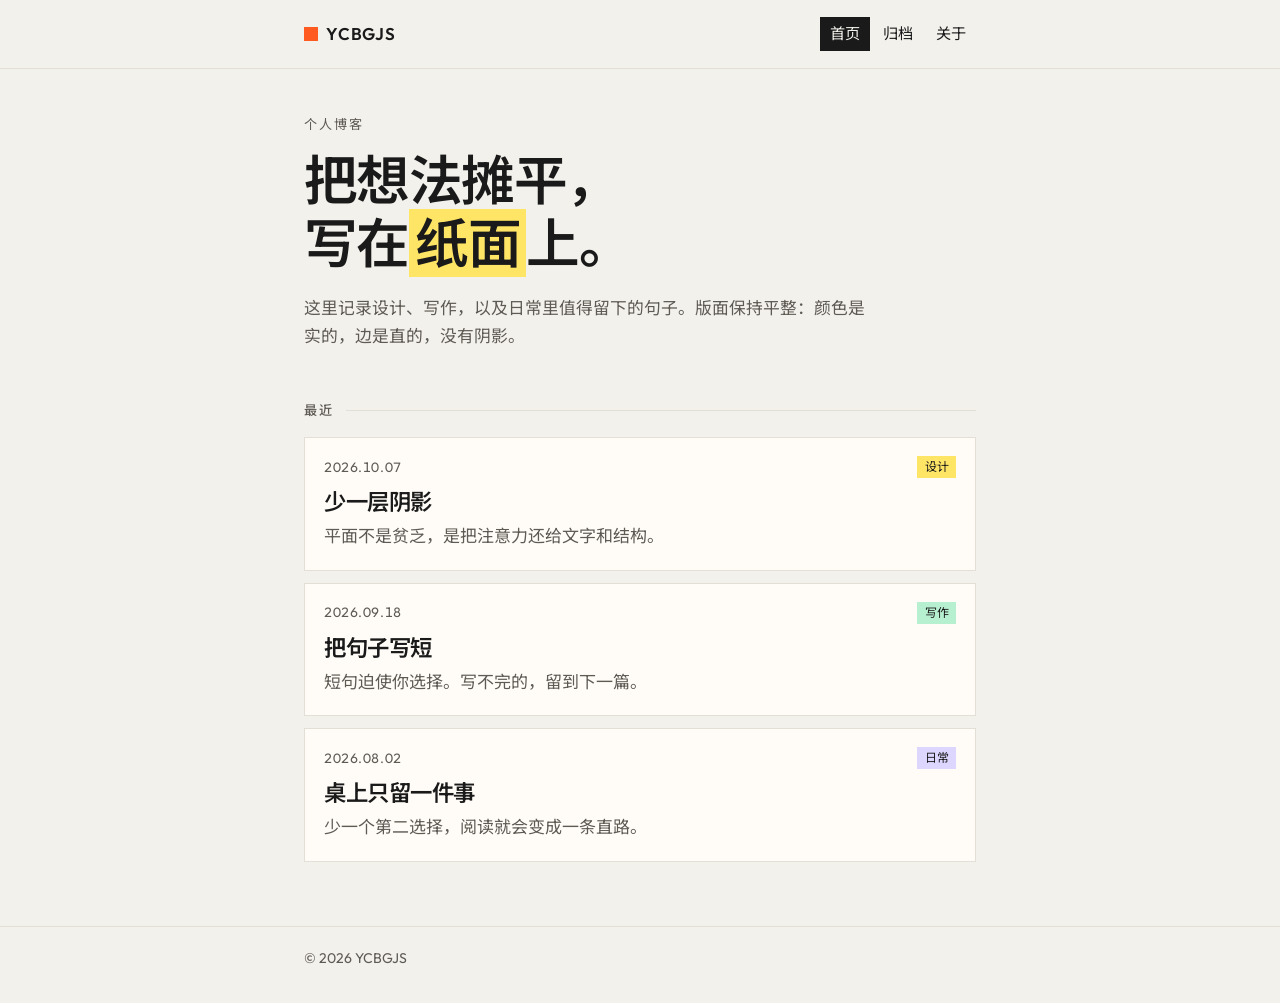
==== index.html @ 46d8308e "Add a flat, minimal personal blog for GitHub Pages. Co-authored-by: Cursor <cursoragent@cursor.com>" ====
<!DOCTYPE html>
<html lang="zh-Hans">
<head>
  <meta charset="utf-8">
  <meta name="viewport" content="width=device-width, initial-scale=1">
  <title>YCBGJS · 平面笔记</title>
  <meta name="description" content="YCBGJS 的个人博客。简约平面风格，记录设计、写作与日常。">
  <meta name="theme-color" content="#f3f1ec">
  <meta property="og:title" content="YCBGJS · 平面笔记">
  <meta property="og:description" content="把想法摊平，写在纸面上。">
  <meta property="og:type" content="website">
  <link rel="icon" href="/favicon.svg" type="image/svg+xml">
  <link rel="alternate" type="application/rss+xml" title="YCBGJS" href="/feed.xml">
  <link rel="preconnect" href="https://fonts.googleapis.com">
  <link rel="preconnect" href="https://fonts.gstatic.com" crossorigin>
  <link href="https://fonts.googleapis.com/css2?family=Noto+Sans+SC:wght@400;500;600;700&family=Outfit:wght@400;500;600;700&display=swap" rel="stylesheet">
  <link rel="stylesheet" href="/css/style.css">
</head>
<body>
  <a class="skip" href="#main">跳到正文</a>
  <header class="site-header">
    <div class="wrap header-inner">
      <a class="brand" href="/"><span class="mark" aria-hidden="true"></span>YCBGJS</a>
      <nav class="nav" aria-label="主导航">
        <a href="/" aria-current="page">首页</a>
        <a href="/archive.html">归档</a>
        <a href="/about.html">关于</a>
      </nav>
    </div>
  </header>
  <main id="main">
    <div class="wrap">
      <p class="kicker">个人博客</p>
      <h1>把想法摊平，<br>写在<span class="hl">纸面</span>上。</h1>
      <p class="lede">这里记录设计、写作，以及日常里值得留下的句子。版面保持平整：颜色是实的，边是直的，没有阴影。</p>

      <h2 class="section-label">最近</h2>
      <ul class="post-list">
        <li>
          <a class="post-card" href="/posts/less-shadow.html">
            <div class="post-meta">
              <time datetime="2026-10-07">2026.10.07</time>
              <span class="chip">设计</span>
            </div>
            <h3>少一层阴影</h3>
            <p>平面不是贫乏，是把注意力还给文字和结构。</p>
          </a>
        </li>
        <li>
          <a class="post-card" href="/posts/short-sentences.html">
            <div class="post-meta">
              <time datetime="2026-09-18">2026.09.18</time>
              <span class="chip chip-mint">写作</span>
            </div>
            <h3>把句子写短</h3>
            <p>短句迫使你选择。写不完的，留到下一篇。</p>
          </a>
        </li>
        <li>
          <a class="post-card" href="/posts/one-thing.html">
            <div class="post-meta">
              <time datetime="2026-08-02">2026.08.02</time>
              <span class="chip chip-lilac">日常</span>
            </div>
            <h3>桌上只留一件事</h3>
            <p>少一个第二选择，阅读就会变成一条直路。</p>
          </a>
        </li>
      </ul>
    </div>
  </main>
  <footer class="site-footer">
    <div class="wrap">
      <p>© 2026 YCBGJS</p>
    </div>
  </footer>
</body>
</html>
---- css/style.css ----
:root {
  --bg: #f3f1ec;
  --paper: #fffcf7;
  --ink: #1a1a1a;
  --muted: #5e5a54;
  --line: #e3dfd6;
  --accent: #ff5a1f;
  --chip-yellow: #ffe566;
  --chip-mint: #b7f0d0;
  --chip-lilac: #ddd6ff;
  --header-h: 4.25rem;
  --wrap: 42rem;
  --space: 1.25rem;
  color-scheme: light;
}

@media (prefers-color-scheme: dark) {
  :root {
    --bg: #141414;
    --paper: #1c1c1c;
    --ink: #f3f1ec;
    --muted: #b0aaa2;
    --line: #2e2c2a;
    --accent: #ff6a33;
    --chip-yellow: #4a3f12;
    --chip-mint: #143028;
    --chip-lilac: #2c2842;
    color-scheme: dark;
  }
}

*,
*::before,
*::after {
  box-sizing: border-box;
}

html {
  scroll-behavior: smooth;
}

body {
  display: flex;
  flex-direction: column;
  margin: 0;
  min-height: 100vh;
  background: var(--bg);
  color: var(--ink);
  font-family: "Outfit", "PingFang SC", "Hiragino Sans GB", "Noto Sans SC", "Microsoft YaHei", sans-serif;
  font-size: 1.0625rem;
  line-height: 1.7;
  text-rendering: optimizeLegibility;
}

::selection {
  background: var(--accent);
  color: #fff;
}

a {
  color: inherit;
}

a:focus-visible,
button:focus-visible {
  outline: 2px solid var(--accent);
  outline-offset: 3px;
}

.skip {
  position: absolute;
  left: var(--space);
  top: -3rem;
  background: var(--ink);
  color: var(--bg);
  padding: 0.4rem 0.7rem;
  z-index: 10;
}

.skip:focus {
  top: 0.6rem;
}

.wrap {
  width: min(var(--wrap), calc(100% - var(--space) * 2));
  margin-inline: auto;
}

.site-header {
  position: sticky;
  top: 0;
  z-index: 5;
  background: var(--bg);
  border-bottom: 1px solid var(--line);
}

.header-inner {
  display: flex;
  align-items: center;
  justify-content: space-between;
  gap: 1rem;
  min-height: var(--header-h);
}

.brand {
  display: inline-flex;
  align-items: center;
  gap: 0.55rem;
  font-weight: 600;
  letter-spacing: 0.04em;
  text-decoration: none;
}

.mark {
  width: 0.85rem;
  height: 0.85rem;
  background: var(--accent);
  flex: none;
}

.nav {
  display: flex;
  flex-wrap: wrap;
  gap: 0.25rem;
}

.nav a {
  text-decoration: none;
  padding: 0.28rem 0.6rem;
  font-size: 0.95rem;
}

.nav a[aria-current="page"] {
  background: var(--ink);
  color: var(--bg);
}

main {
  flex: 1;
  padding-block: 2.75rem 4rem;
}

.kicker {
  margin: 0 0 0.85rem;
  color: var(--muted);
  font-size: 0.82rem;
  letter-spacing: 0.14em;
}

h1 {
  margin: 0;
  font-size: clamp(2.15rem, 6.4vw, 3.35rem);
  font-weight: 600;
  line-height: 1.18;
  letter-spacing: -0.03em;
}

.hl {
  background: var(--chip-yellow);
  padding: 0 0.12em;
}

.lede {
  margin: 1.15rem 0 0;
  max-width: 36rem;
  color: var(--muted);
  font-size: 1.05rem;
}

.section-label {
  display: flex;
  align-items: center;
  gap: 0.8rem;
  margin: 3rem 0 1rem;
  color: var(--muted);
  font-size: 0.82rem;
  font-weight: 500;
  letter-spacing: 0.14em;
}

.section-label::after {
  content: "";
  flex: 1;
  height: 1px;
  background: var(--line);
}

.post-list,
.archive-list {
  list-style: none;
  margin: 0;
  padding: 0;
}

.post-list {
  display: flex;
  flex-direction: column;
  gap: 0.75rem;
}

.post-card {
  display: block;
  background: var(--paper);
  border: 1px solid var(--line);
  padding: 1.1rem 1.2rem 1.15rem;
  text-decoration: none;
  transition: border-color 0.15s ease, color 0.15s ease;
}

.post-card:hover {
  border-color: var(--ink);
}

.post-card:hover h3 {
  color: var(--accent);
}

.post-meta {
  display: flex;
  align-items: center;
  justify-content: space-between;
  gap: 0.75rem;
}

.post-meta time,
.archive-list time {
  color: var(--muted);
  font-size: 0.85rem;
  font-variant-numeric: tabular-nums;
  letter-spacing: 0.04em;
}

.post-card h3 {
  margin: 0.6rem 0 0.3rem;
  font-size: 1.4rem;
  font-weight: 600;
  letter-spacing: -0.02em;
  line-height: 1.3;
  transition: color 0.15s ease;
}

.post-card p {
  margin: 0;
  color: var(--muted);
}

.chip {
  display: inline-block;
  padding: 0.12rem 0.45rem;
  font-size: 0.75rem;
  line-height: 1.5;
  background: var(--chip-yellow);
  color: var(--ink);
}

.chip-mint {
  background: var(--chip-mint);
}

.chip-lilac {
  background: var(--chip-lilac);
}

.year {
  margin: 2rem 0 0.4rem;
  font-size: 1.35rem;
  letter-spacing: -0.02em;
}

.archive-list li {
  display: grid;
  grid-template-columns: 3.2rem 1fr auto;
  align-items: center;
  gap: 0.85rem;
  padding: 0.85rem 0;
  border-bottom: 1px solid var(--line);
}

.archive-list a {
  text-decoration: none;
  font-weight: 500;
}

.archive-list a:hover {
  color: var(--accent);
}

.article-top {
  margin-bottom: 2rem;
}

.article-top h1 {
  font-size: clamp(1.9rem, 5vw, 2.7rem);
  margin-top: 0.9rem;
}

.article-meta {
  display: flex;
  flex-wrap: wrap;
  align-items: center;
  gap: 0.7rem;
  margin: 1rem 0 0;
  color: var(--muted);
  font-size: 0.92rem;
}

.prose {
  font-size: 1.05rem;
  line-height: 1.9;
}

.prose p,
.prose ul {
  margin: 0 0 1.15rem;
}

.prose h2 {
  margin: 2.2rem 0 0.7rem;
  font-size: 1.28rem;
  letter-spacing: -0.02em;
}

.prose a {
  color: var(--accent);
  text-underline-offset: 0.18em;
}

.prose blockquote {
  margin: 1.4rem 0;
  padding: 0.1rem 0 0.1rem 1rem;
  border-left: 4px solid var(--accent);
}

.prose blockquote p {
  margin: 0;
}

.pager {
  display: grid;
  grid-template-columns: 1fr 1fr;
  gap: 0.75rem;
  margin-top: 3rem;
  padding-top: 1.25rem;
  border-top: 1px solid var(--line);
}

.pager a {
  display: flex;
  flex-direction: column;
  gap: 0.2rem;
  min-height: 4.5rem;
  padding: 0.85rem 0.95rem;
  background: var(--paper);
  border: 1px solid var(--line);
  text-decoration: none;
}

.pager a:hover {
  border-color: var(--ink);
}

.pager .next {
  text-align: right;
  grid-column: 2;
}

.pager span {
  color: var(--muted);
  font-size: 0.78rem;
  letter-spacing: 0.08em;
}

.about-block + .about-block {
  margin-top: 2rem;
}

.about-block h2 {
  margin: 0 0 0.55rem;
  font-size: 1.15rem;
}

.about-block p {
  margin: 0 0 0.8rem;
  color: var(--muted);
}

.about-block a {
  color: var(--accent);
}

.flat-row {
  display: grid;
  grid-template-columns: repeat(3, 1fr);
  gap: 0.7rem;
  margin-top: 0.4rem;
}

.flat-row div {
  background: var(--paper);
  border: 1px solid var(--line);
  padding: 0.9rem 0.85rem;
}

.flat-row strong {
  display: block;
  margin-bottom: 0.25rem;
  font-size: 0.95rem;
}

.flat-row span {
  color: var(--muted);
  font-size: 0.88rem;
  line-height: 1.5;
}

.site-footer {
  border-top: 1px solid var(--line);
  padding: 1.3rem 0 2rem;
  color: var(--muted);
  font-size: 0.88rem;
}

.site-footer p {
  margin: 0;
}

.empty {
  padding: 3rem 0 1rem;
}

.empty a {
  color: var(--accent);
}

@media (max-width: 640px) {
  .header-inner {
    flex-wrap: wrap;
    align-items: flex-start;
    min-height: 0;
    padding-block: 0.85rem;
    row-gap: 0.7rem;
  }

  .nav {
    width: 100%;
  }

  .flat-row,
  .pager {
    grid-template-columns: 1fr;
  }

  .pager .next {
    text-align: left;
    grid-column: auto;
  }

  .archive-list li {
    grid-template-columns: 1fr auto;
    grid-template-areas:
      "title chip"
      "time chip";
  }

  .archive-list time {
    grid-area: time;
  }

  .archive-list a {
    grid-area: title;
  }

  .archive-list .chip {
    grid-area: chip;
    align-self: center;
  }
}

@media (prefers-reduced-motion: reduce) {
  html {
    scroll-behavior: auto;
  }

  .post-card,
  .post-card h3 {
    transition: none;
  }
}

@media print {
  .site-header,
  .site-footer,
  .pager,
  .skip {
    display: none;
  }

  body {
    background: #fff;
    color: #000;
  }

  .post-card,
  .pager a,
  .flat-row div {
    border-color: #ccc;
  }
}
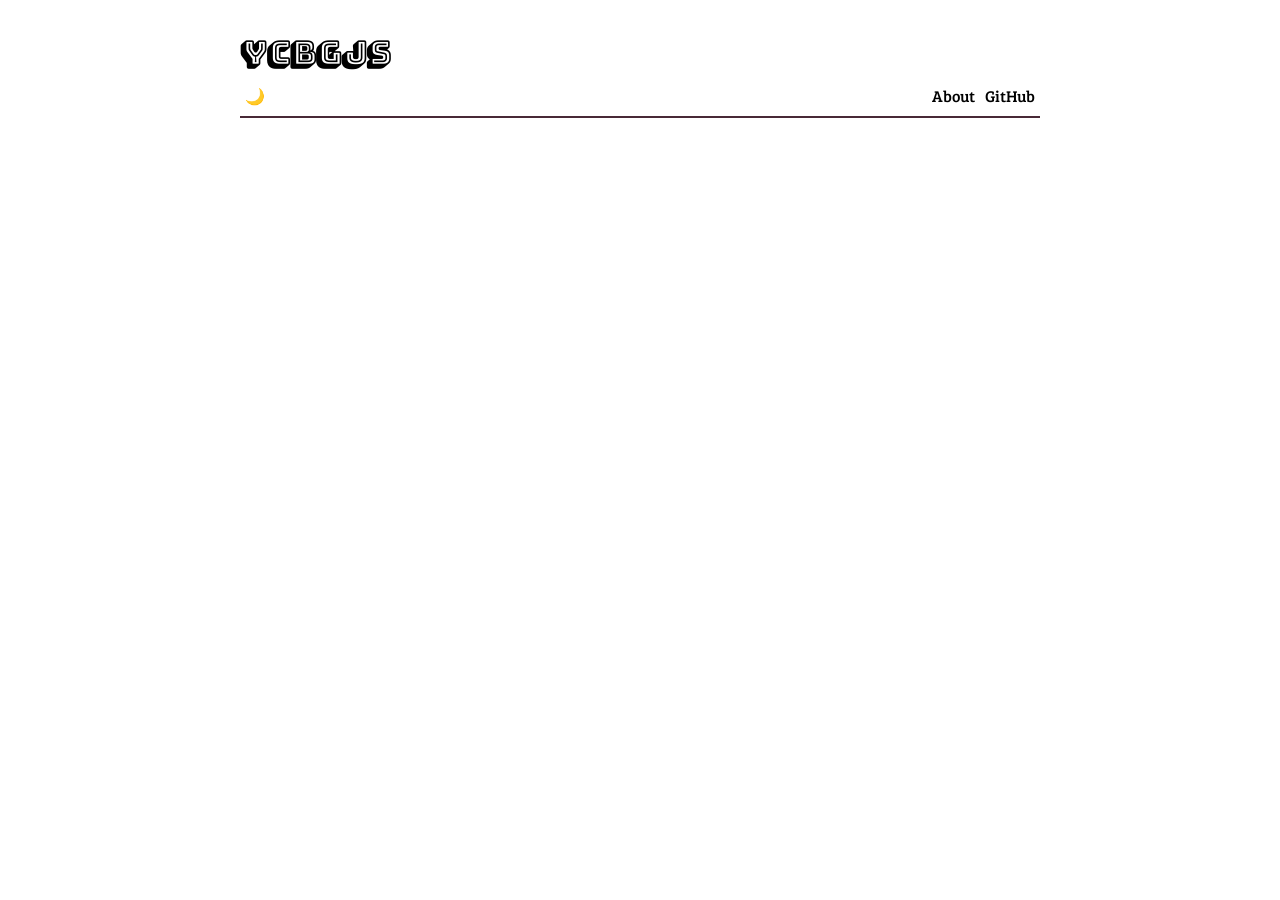
==== commit b4ba2494: "Restyle the blog after YinYang and add in-browser publishing. Placeholder posts are gone. The GitHub" ====
--- a/index.html
+++ b/index.html
@@ -1,78 +1,46 @@
 <!DOCTYPE html>
-<html lang="zh-Hans">
+<html lang="en">
 <head>
   <meta charset="utf-8">
   <meta name="viewport" content="width=device-width, initial-scale=1">
-  <title>YCBGJS · 平面笔记</title>
-  <meta name="description" content="YCBGJS 的个人博客。简约平面风格，记录设计、写作与日常。">
-  <meta name="theme-color" content="#f3f1ec">
-  <meta property="og:title" content="YCBGJS · 平面笔记">
-  <meta property="og:description" content="把想法摊平，写在纸面上。">
-  <meta property="og:type" content="website">
+  <title>YCBGJS</title>
+  <meta name="description" content="YCBGJS">
+  <meta name="theme-color" content="#ffffff">
   <link rel="icon" href="/favicon.svg" type="image/svg+xml">
   <link rel="alternate" type="application/rss+xml" title="YCBGJS" href="/feed.xml">
   <link rel="preconnect" href="https://fonts.googleapis.com">
   <link rel="preconnect" href="https://fonts.gstatic.com" crossorigin>
-  <link href="https://fonts.googleapis.com/css2?family=Noto+Sans+SC:wght@400;500;600;700&family=Outfit:wght@400;500;600;700&display=swap" rel="stylesheet">
+  <link href="https://fonts.googleapis.com/css2?family=Bree+Serif&family=Bungee+Shade&family=Noto+Serif+SC:wght@400;600;700&display=swap" rel="stylesheet">
   <link rel="stylesheet" href="/css/style.css">
+  <script>
+    (function () {
+      var stored = localStorage.getItem("theme");
+      var dark = window.matchMedia("(prefers-color-scheme: dark)").matches;
+      var theme = stored && stored !== "system" ? stored : (dark ? "dark" : "light");
+      if (theme === "dark") document.documentElement.setAttribute("data-theme", "dark");
+    })();
+  </script>
 </head>
 <body>
-  <a class="skip" href="#main">跳到正文</a>
-  <header class="site-header">
-    <div class="wrap header-inner">
-      <a class="brand" href="/"><span class="mark" aria-hidden="true"></span>YCBGJS</a>
-      <nav class="nav" aria-label="主导航">
-        <a href="/" aria-current="page">首页</a>
-        <a href="/archive.html">归档</a>
-        <a href="/about.html">关于</a>
-      </nav>
+  <a class="skip" href="#posts-list">Skip to content</a>
+  <article class="posts">
+    <header>
+      <h1 class="header-title"><a href="/">YCBGJS</a></h1>
+    </header>
+    <div class="row end-md header-items">
+      <div class="header-item-left">
+        <button id="theme-toggle" class="theme-toggle" type="button" onclick="toggleTheme()" aria-label="Toggle color theme">🌙</button>
+      </div>
+      <div class="header-item"><a href="/about.html">About</a></div>
+      <div class="header-item"><a href="https://github.com/YCBGJS" target="_blank" rel="noopener">GitHub</a></div>
     </div>
-  </header>
-  <main id="main">
-    <div class="wrap">
-      <p class="kicker">个人博客</p>
-      <h1>把想法摊平，<br>写在<span class="hl">纸面</span>上。</h1>
-      <p class="lede">这里记录设计、写作，以及日常里值得留下的句子。版面保持平整：颜色是实的，边是直的，没有阴影。</p>
-
-      <h2 class="section-label">最近</h2>
-      <ul class="post-list">
-        <li>
-          <a class="post-card" href="/posts/less-shadow.html">
-            <div class="post-meta">
-              <time datetime="2026-10-07">2026.10.07</time>
-              <span class="chip">设计</span>
-            </div>
-            <h3>少一层阴影</h3>
-            <p>平面不是贫乏，是把注意力还给文字和结构。</p>
-          </a>
-        </li>
-        <li>
-          <a class="post-card" href="/posts/short-sentences.html">
-            <div class="post-meta">
-              <time datetime="2026-09-18">2026.09.18</time>
-              <span class="chip chip-mint">写作</span>
-            </div>
-            <h3>把句子写短</h3>
-            <p>短句迫使你选择。写不完的，留到下一篇。</p>
-          </a>
-        </li>
-        <li>
-          <a class="post-card" href="/posts/one-thing.html">
-            <div class="post-meta">
-              <time datetime="2026-08-02">2026.08.02</time>
-              <span class="chip chip-lilac">日常</span>
-            </div>
-            <h3>桌上只留一件事</h3>
-            <p>少一个第二选择，阅读就会变成一条直路。</p>
-          </a>
-        </li>
-      </ul>
+    <div class="header-line"></div>
+    <div id="posts-list">
+      <!-- posts:start -->
+      <!-- posts:end -->
     </div>
-  </main>
-  <footer class="site-footer">
-    <div class="wrap">
-      <p>© 2026 YCBGJS</p>
-    </div>
-  </footer>
+    <div class="site-footer"></div>
+  </article>
+  <script src="/js/theme.js"></script>
 </body>
 </html>
--- a/css/style.css
+++ b/css/style.css
@@ -1,508 +1,736 @@
+/* Public pages follow the YinYang theme: https://github.com/joway/hugo-theme-yinyang */
 :root {
+  --bg-color: #ffffff;
+  --text-color: #000000;
+  --link-color: #000000;
+  --border-color: #482936;
+  --secondary-text: #666666;
+  --code-bg: #f6f8fa;
+  --blockquote-color: #57606a;
+  --blockquote-border: #d0d7de;
+  color-scheme: light;
+}
+
+[data-theme="dark"] {
+  --bg-color: #1a1a1a;
+  --text-color: #e0e0e0;
+  --link-color: #b0b0b0;
+  --border-color: #8b5a7a;
+  --secondary-text: #aaaaaa;
+  --code-bg: #2d2d2d;
+  --blockquote-color: #a0a0a0;
+  --blockquote-border: #404040;
+  color-scheme: dark;
+}
+
+*,
+*::before,
+*::after {
+  box-sizing: border-box;
+}
+
+html {
+  scroll-behavior: smooth;
+}
+
+body {
+  margin: 0 20px;
+  background-color: var(--bg-color);
+  color: var(--text-color);
+  font-family: "Bree Serif", "Noto Serif SC", serif;
+  -webkit-font-smoothing: antialiased;
+}
+
+.skip {
+  position: absolute;
+  left: 0.5rem;
+  top: 0.5rem;
+  transform: translateY(-150%);
+  background: var(--bg-color);
+  color: var(--text-color);
+  padding: 0.3rem 0.6rem;
+}
+
+.skip:focus {
+  transform: none;
+}
+
+article {
+  max-width: 800px;
+  margin-left: auto;
+  margin-right: auto;
+}
+
+.posts a,
+.post a {
+  color: var(--link-color);
+  text-decoration: none;
+}
+
+.posts a:hover,
+.post a:hover {
+  font-weight: 600;
+  text-decoration: underline;
+}
+
+.row {
+  display: flex;
+  flex-wrap: wrap;
+  margin-right: -0.5rem;
+  margin-left: -0.5rem;
+}
+
+[class*="col-"] {
+  box-sizing: border-box;
+  flex: 0 0 auto;
+  padding-right: 0.5rem;
+  padding-left: 0.5rem;
+}
+
+.col-xs-1 { flex-basis: 8.333333%; max-width: 8.333333%; }
+.col-xs-2 { flex-basis: 16.666667%; max-width: 16.666667%; }
+.col-xs-3 { flex-basis: 25%; max-width: 25%; }
+.col-xs-6 { flex-basis: 50%; max-width: 50%; }
+.col-xs-9 { flex-basis: 75%; max-width: 75%; }
+.col-xs-10 { flex-basis: 83.333333%; max-width: 83.333333%; }
+.col-xs-11 { flex-basis: 91.666667%; max-width: 91.666667%; }
+.col-xs-12 { flex-basis: 100%; max-width: 100%; }
+.middle-xs { align-items: center; }
+
+.header-title {
+  margin: 32px 0 0;
+  font-family: "Bungee Shade", sans-serif;
+  font-size: 2rem;
+  font-weight: bold;
+}
+
+.header-title a {
+  color: var(--text-color);
+  text-decoration: none;
+}
+
+.header-title a:hover {
+  text-decoration: none;
+}
+
+.header-subtitle {
+  color: var(--secondary-text);
+}
+
+.header-items {
+  margin: 10px 0;
+}
+
+.header-item {
+  margin: 0 5px;
+}
+
+.header-item-left {
+  margin-left: 5px;
+  margin-right: auto;
+}
+
+.header-line {
+  width: 100%;
+  border-width: 2px;
+  border-color: var(--border-color);
+  border-style: solid none none none;
+}
+
+.theme-toggle {
+  padding: 0;
+  border: 0;
+  background: none;
+  color: var(--link-color);
+  font: inherit;
+  font-weight: 600;
+  cursor: pointer;
+}
+
+.theme-toggle:hover {
+  font-weight: 800;
+}
+
+#posts-list {
+  min-height: 600px;
+}
+
+.site-date-catalog {
+  font-size: 2rem;
+}
+
+.posts-line {
+  margin: 12px 0;
+  font-size: 1.2rem;
+}
+
+.posts-categories {
+  margin: auto;
+  font-size: 0.8rem;
+  text-align: center;
+}
+
+.posts-category {
+  padding: 3px 0;
+  border: var(--text-color) 2px solid;
+  border-radius: 5px;
+}
+
+.site-footer {
+  margin-top: 50px;
+}
+
+.post-header {
+  margin-bottom: 50px;
+}
+
+.post-title {
+  font-size: 2rem;
+  font-weight: 600;
+}
+
+.post-date {
+  font-weight: 800;
+  font-style: italic;
+}
+
+.post-author {
+  float: right;
+  font-weight: 600;
+}
+
+.post-tags {
+  display: inline;
+  margin-right: 6px;
+  padding: 2px 5px;
+  border: var(--text-color) 2px solid;
+  border-radius: 5px;
+  font-weight: 600;
+}
+
+.post-content {
+  margin-bottom: 50px;
+}
+
+.markdown-body {
+  max-width: 100%;
+  font-size: 18px;
+}
+
+.markdown-body a {
+  text-decoration: underline;
+  text-decoration-color: var(--link-color);
+}
+
+.markdown-body p {
+  margin-bottom: 1em;
+  line-height: 1.8;
+  hyphens: auto;
+}
+
+.markdown-body blockquote {
+  margin: 0;
+  padding: 0 1em;
+  border-left: 0.25em solid var(--blockquote-border);
+  color: var(--blockquote-color);
+}
+
+.markdown-body pre {
+  padding: 16px;
+  overflow: auto;
+  border-radius: 10px;
+  background-color: var(--code-bg);
+}
+
+.markdown-body code {
+  padding: 0.2em 0.4em;
+  border-radius: 6px;
+  background-color: var(--code-bg);
+  font-size: 85%;
+}
+
+.markdown-body pre > code {
+  padding: 0;
+  border: 0;
+  background-color: var(--code-bg);
+  font-size: 100%;
+}
+
+.markdown-body img {
+  display: block;
+  max-width: 100%;
+  height: auto;
+  margin-top: 6px;
+  margin-right: auto;
+}
+
+.markdown-body table {
+  display: block;
+  max-width: 100%;
+  margin: 1em 0;
+  overflow-x: auto;
+  border-collapse: collapse;
+  border-spacing: 0;
+  font-size: 0.9em;
+}
+
+.markdown-body th,
+.markdown-body td {
+  padding: 6px 13px;
+  border: 1px solid var(--blockquote-border);
+  text-align: left;
+}
+
+.markdown-body th,
+.markdown-body tr:nth-child(2n) td {
+  background-color: var(--code-bg);
+}
+
+.related-content {
+  margin-top: 100px;
+  margin-bottom: 50px;
+  padding: 0 10px;
+  border: 3px solid var(--text-color);
+}
+
+.related-content li {
+  margin: 5px 0;
+}
+
+.taxonomy-term {
+  font-size: 3rem;
+}
+
+@media (min-width: 48em) {
+  .col-sm-2 { flex-basis: 16.666667%; max-width: 16.666667%; }
+  .col-sm-10 { flex-basis: 83.333333%; max-width: 83.333333%; }
+}
+
+@media (min-width: 64em) {
+  .end-md { justify-content: flex-end; }
+}
+
+@media screen and (max-width: 600px) {
+  .posts-line { font-size: 16px; }
+  .markdown-body { font-size: 16px; }
+  .post-title { font-size: 2rem; }
+  .post-content p { letter-spacing: 0.05em; }
+}
+
+@media screen and (max-width: 48em) {
+  .posts-category { display: none; }
+}
+
+@media (prefers-reduced-motion: reduce) {
+  html { scroll-behavior: auto; }
+}
+
+.write-page {
   --bg: #f3f1ec;
   --paper: #fffcf7;
   --ink: #1a1a1a;
   --muted: #5e5a54;
   --line: #e3dfd6;
   --accent: #ff5a1f;
-  --chip-yellow: #ffe566;
-  --chip-mint: #b7f0d0;
-  --chip-lilac: #ddd6ff;
-  --header-h: 4.25rem;
-  --wrap: 42rem;
-  --space: 1.25rem;
-  color-scheme: light;
+  --border-color: #d1d5da;
+  --second-color: rgba(88, 96, 105, 0.36);
+  --panel-background-color: #fff;
+  --toolbar-background-color: #f6f8fa;
+  --toolbar-icon-color: #586069;
+  --toolbar-icon-hover-color: #4285f4;
+  --textarea-background-color: #fafbfc;
+  --textarea-text-color: #24292e;
+  display: flex;
+  flex-direction: column;
+  margin: 0;
+  height: 100vh;
+  height: 100dvh;
+  max-height: 100dvh;
+  overflow: hidden;
+  background: var(--toolbar-background-color);
+  color: var(--textarea-text-color);
+  font-family: "Helvetica Neue", "Luxi Sans", "DejaVu Sans", "Hiragino Sans GB", "Microsoft YaHei", sans-serif;
+}
+
+.write-page main {
+  display: grid;
+  flex: 1 1 0;
+  height: 0;
+  min-height: 0;
+  padding: 0;
+}
+
+.write-bar {
+  display: grid;
+  flex: none;
+  grid-template-columns: auto minmax(0, 1fr) 6.2rem 8.6rem minmax(5.5rem, 8rem) auto auto;
+  align-items: center;
+  gap: 8px;
+  min-height: 35px;
+  padding: 4px 8px;
+  border-bottom: 1px solid var(--border-color);
+  background: var(--toolbar-background-color);
+}
+
+.write-page .brand {
+  color: var(--textarea-text-color);
+  font-weight: 500;
+  letter-spacing: 0;
+}
+
+.write-page .mark {
+  background: var(--toolbar-icon-hover-color);
+}
+
+.write-title,
+.write-bar .compact {
+  min-width: 0;
+}
+
+.write-bar .field {
+  width: auto;
+}
+
+.write-bar .field input,
+.write-bar .field select {
+  width: 100%;
+  min-width: 0;
+  max-width: 100%;
+}
+
+.write-settings {
+  display: grid;
+  flex: none;
+  grid-template-columns: 1.2fr 0.8fr;
+  gap: 0.8rem 1.2rem;
+  padding: 0.75rem 0.9rem 0.9rem;
+  background: var(--panel-background-color);
+  border-bottom: 1px solid var(--border-color);
+  color: var(--textarea-text-color);
+}
+
+.write-settings[hidden] {
+  display: none;
+}
+
+.write-settings p,
+.write-page .hint,
+.write-page .status {
+  margin: 0 0 0.7rem;
+  color: var(--toolbar-icon-color);
+  font-size: 13px;
+}
+
+.write-settings a,
+.write-page .status a {
+  color: var(--toolbar-icon-hover-color);
+}
+
+.write-status {
+  grid-column: 1 / -1;
+  margin: 0;
+}
+
+.write-status:empty {
+  display: none;
+}
+
+.write-workspace {
+  grid-template-columns: minmax(0, 1fr);
+  grid-template-rows: minmax(0, 1fr);
+  min-height: 0;
+}
+
+#vditor,
+.write-page .vditor {
+  border: 0;
+  border-radius: 0;
+}
+
+.write-page .vditor-sv {
+  width: auto;
+  min-width: 0;
+}
+
+.write-page .vditor-preview {
+  margin-left: 0;
+  border-left: 0;
+}
+
+.write-split {
+  position: relative;
+  z-index: 2;
+  flex: 0 0 6px;
+  width: 6px;
+  cursor: col-resize;
+  background: transparent;
+  touch-action: none;
+}
+
+.write-split::before {
+  content: "";
+  position: absolute;
+  top: 0;
+  bottom: 0;
+  left: 2px;
+  width: 1px;
+  background: var(--border-color);
+}
+
+.write-split:hover::before,
+.write-split.is-dragging::before,
+.write-split:focus-visible::before {
+  left: 1px;
+  width: 3px;
+  background: var(--toolbar-icon-hover-color);
+}
+
+.write-split[hidden] {
+  display: none;
+}
+
+body.is-splitting,
+body.is-splitting * {
+  cursor: col-resize !important;
+  user-select: none;
+}
+
+.source-pane,
+.preview-pane {
+  display: flex;
+  flex-direction: column;
+  min-width: 0;
+  min-height: 0;
+  background: var(--paper);
+}
+
+.source-pane {
+  border-right: 1px solid var(--line);
+}
+
+.pane-label {
+  display: flex;
+  flex: none;
+  align-items: center;
+  justify-content: flex-start;
+  gap: 0.75rem;
+  min-height: 2.5rem;
+  padding: 0.3rem 0.75rem;
+  border-bottom: 1px solid var(--line);
+  color: var(--muted);
+  font-size: 0.78rem;
+  letter-spacing: 0.14em;
+}
+
+.source-pane textarea {
+  flex: 1;
+  width: 100%;
+  min-height: 0;
+  margin: 0;
+  padding: 1.15rem 1.25rem 2.5rem;
+  resize: none;
+  border: 0;
+  outline: none;
+  color: var(--ink);
+  background: var(--paper);
+  font-family: ui-monospace, "PingFang SC", "Noto Sans SC", monospace;
+  font-size: 0.98rem;
+  line-height: 1.75;
+}
+
+.field {
+  display: flex;
+  flex-direction: column;
+  gap: 0.35rem;
+}
+
+.field[hidden] {
+  display: none;
+}
+
+.field span {
+  color: var(--muted);
+  font-size: 0.82rem;
+  letter-spacing: 0.08em;
+}
+
+.write-page .field span {
+  color: var(--toolbar-icon-color);
+  letter-spacing: 0;
+}
+
+.field input,
+.field select {
+  width: 100%;
+  padding: 0.42rem 0.6rem;
+  color: var(--ink);
+  background: var(--paper);
+  border: 1px solid var(--line);
+  font: inherit;
+}
+
+.write-page .field input,
+.write-page .field select {
+  height: 28px;
+  padding: 0 8px;
+  color: var(--textarea-text-color);
+  background: var(--panel-background-color);
+  border: 1px solid var(--border-color);
+  border-radius: 3px;
+  font: inherit;
+  font-size: 13px;
+}
+
+.write-page .field input:focus,
+.write-page .field select:focus {
+  outline: none;
+  border-color: var(--toolbar-icon-hover-color);
+}
+
+.toolbar {
+  display: flex;
+  flex-wrap: wrap;
+  gap: 0.3rem;
+  letter-spacing: 0;
+}
+
+.toolbar button,
+.ghost,
+.action {
+  font: inherit;
+  cursor: pointer;
+}
+
+.toolbar button,
+.ghost {
+  padding: 0.18rem 0.45rem;
+  color: var(--ink);
+  background: var(--bg);
+  border: 1px solid var(--line);
+}
+
+.toolbar button:hover,
+.ghost:hover {
+  border-color: var(--ink);
+}
+
+.action {
+  padding: 0.42rem 0.85rem;
+  color: var(--bg);
+  background: var(--ink);
+  border: 1px solid var(--ink);
+}
+
+.write-page .ghost,
+.write-page .action {
+  height: 28px;
+  padding: 0 10px;
+  color: var(--toolbar-icon-color);
+  background: var(--panel-background-color);
+  border: 1px solid var(--border-color);
+  border-radius: 3px;
+  font-size: 13px;
+  line-height: 26px;
+}
+
+.write-page .action {
+  color: #fff;
+  background: var(--toolbar-icon-hover-color);
+  border-color: var(--toolbar-icon-hover-color);
+}
+
+.write-page .ghost:hover,
+.write-page .action:hover {
+  color: #fff;
+  background: var(--toolbar-icon-hover-color);
+  border-color: var(--toolbar-icon-hover-color);
+}
+
+.action:hover {
+  color: #fff;
+  background: var(--accent);
+  border-color: var(--accent);
+}
+
+.action:disabled,
+.ghost:disabled {
+  cursor: default;
+  opacity: 0.55;
+}
+
+.preview-pane {
+  overflow: hidden;
+}
+
+.preview-scroll {
+  flex: 1;
+  min-height: 0;
+  overflow: auto;
+}
+
+.preview-article {
+  width: min(40rem, 100%);
+  margin: 0 auto;
+  padding: 1.5rem 1.35rem 3rem;
+}
+
+.editor-actions {
+  display: flex;
+  flex-wrap: wrap;
+  align-items: center;
+  gap: 0.7rem;
+}
+
+.status.error,
+.write-page .status.error {
+  color: #cf222e;
+}
+
+.empty {
+  padding: 3rem 0 1rem;
+}
+
+.empty a {
+  color: var(--accent);
 }
 
 @media (prefers-color-scheme: dark) {
-  :root {
+  .write-page {
     --bg: #141414;
     --paper: #1c1c1c;
     --ink: #f3f1ec;
     --muted: #b0aaa2;
     --line: #2e2c2a;
     --accent: #ff6a33;
-    --chip-yellow: #4a3f12;
-    --chip-mint: #143028;
-    --chip-lilac: #2c2842;
-    color-scheme: dark;
+    --border-color: #141414;
+    --second-color: rgba(185, 185, 185, 0.36);
+    --panel-background-color: #24292e;
+    --toolbar-background-color: #1d2125;
+    --toolbar-icon-color: #b9b9b9;
+    --toolbar-icon-hover-color: #fff;
+    --textarea-background-color: #2f363d;
+    --textarea-text-color: #d1d5da;
   }
-}
-
-*,
-*::before,
-*::after {
-  box-sizing: border-box;
-}
-
-html {
-  scroll-behavior: smooth;
-}
-
-body {
-  display: flex;
-  flex-direction: column;
-  margin: 0;
-  min-height: 100vh;
-  background: var(--bg);
-  color: var(--ink);
-  font-family: "Outfit", "PingFang SC", "Hiragino Sans GB", "Noto Sans SC", "Microsoft YaHei", sans-serif;
-  font-size: 1.0625rem;
-  line-height: 1.7;
-  text-rendering: optimizeLegibility;
-}
-
-::selection {
-  background: var(--accent);
-  color: #fff;
-}
-
-a {
-  color: inherit;
-}
-
-a:focus-visible,
-button:focus-visible {
-  outline: 2px solid var(--accent);
-  outline-offset: 3px;
-}
-
-.skip {
-  position: absolute;
-  left: var(--space);
-  top: -3rem;
-  background: var(--ink);
-  color: var(--bg);
-  padding: 0.4rem 0.7rem;
-  z-index: 10;
-}
-
-.skip:focus {
-  top: 0.6rem;
-}
-
-.wrap {
-  width: min(var(--wrap), calc(100% - var(--space) * 2));
-  margin-inline: auto;
-}
-
-.site-header {
-  position: sticky;
-  top: 0;
-  z-index: 5;
-  background: var(--bg);
-  border-bottom: 1px solid var(--line);
-}
-
-.header-inner {
-  display: flex;
-  align-items: center;
-  justify-content: space-between;
-  gap: 1rem;
-  min-height: var(--header-h);
-}
-
-.brand {
-  display: inline-flex;
-  align-items: center;
-  gap: 0.55rem;
-  font-weight: 600;
-  letter-spacing: 0.04em;
-  text-decoration: none;
-}
-
-.mark {
-  width: 0.85rem;
-  height: 0.85rem;
-  background: var(--accent);
-  flex: none;
-}
-
-.nav {
-  display: flex;
-  flex-wrap: wrap;
-  gap: 0.25rem;
-}
-
-.nav a {
-  text-decoration: none;
-  padding: 0.28rem 0.6rem;
-  font-size: 0.95rem;
-}
-
-.nav a[aria-current="page"] {
-  background: var(--ink);
-  color: var(--bg);
-}
-
-main {
-  flex: 1;
-  padding-block: 2.75rem 4rem;
-}
-
-.kicker {
-  margin: 0 0 0.85rem;
-  color: var(--muted);
-  font-size: 0.82rem;
-  letter-spacing: 0.14em;
-}
-
-h1 {
-  margin: 0;
-  font-size: clamp(2.15rem, 6.4vw, 3.35rem);
-  font-weight: 600;
-  line-height: 1.18;
-  letter-spacing: -0.03em;
-}
-
-.hl {
-  background: var(--chip-yellow);
-  padding: 0 0.12em;
-}
-
-.lede {
-  margin: 1.15rem 0 0;
-  max-width: 36rem;
-  color: var(--muted);
-  font-size: 1.05rem;
-}
-
-.section-label {
-  display: flex;
-  align-items: center;
-  gap: 0.8rem;
-  margin: 3rem 0 1rem;
-  color: var(--muted);
-  font-size: 0.82rem;
-  font-weight: 500;
-  letter-spacing: 0.14em;
-}
-
-.section-label::after {
-  content: "";
-  flex: 1;
-  height: 1px;
-  background: var(--line);
-}
-
-.post-list,
-.archive-list {
-  list-style: none;
-  margin: 0;
-  padding: 0;
-}
-
-.post-list {
-  display: flex;
-  flex-direction: column;
-  gap: 0.75rem;
-}
-
-.post-card {
-  display: block;
-  background: var(--paper);
-  border: 1px solid var(--line);
-  padding: 1.1rem 1.2rem 1.15rem;
-  text-decoration: none;
-  transition: border-color 0.15s ease, color 0.15s ease;
-}
-
-.post-card:hover {
-  border-color: var(--ink);
-}
-
-.post-card:hover h3 {
-  color: var(--accent);
-}
-
-.post-meta {
-  display: flex;
-  align-items: center;
-  justify-content: space-between;
-  gap: 0.75rem;
-}
-
-.post-meta time,
-.archive-list time {
-  color: var(--muted);
-  font-size: 0.85rem;
-  font-variant-numeric: tabular-nums;
-  letter-spacing: 0.04em;
-}
-
-.post-card h3 {
-  margin: 0.6rem 0 0.3rem;
-  font-size: 1.4rem;
-  font-weight: 600;
-  letter-spacing: -0.02em;
-  line-height: 1.3;
-  transition: color 0.15s ease;
-}
-
-.post-card p {
-  margin: 0;
-  color: var(--muted);
-}
-
-.chip {
-  display: inline-block;
-  padding: 0.12rem 0.45rem;
-  font-size: 0.75rem;
-  line-height: 1.5;
-  background: var(--chip-yellow);
-  color: var(--ink);
-}
-
-.chip-mint {
-  background: var(--chip-mint);
-}
-
-.chip-lilac {
-  background: var(--chip-lilac);
-}
-
-.year {
-  margin: 2rem 0 0.4rem;
-  font-size: 1.35rem;
-  letter-spacing: -0.02em;
-}
-
-.archive-list li {
-  display: grid;
-  grid-template-columns: 3.2rem 1fr auto;
-  align-items: center;
-  gap: 0.85rem;
-  padding: 0.85rem 0;
-  border-bottom: 1px solid var(--line);
-}
-
-.archive-list a {
-  text-decoration: none;
-  font-weight: 500;
-}
-
-.archive-list a:hover {
-  color: var(--accent);
-}
-
-.article-top {
-  margin-bottom: 2rem;
-}
-
-.article-top h1 {
-  font-size: clamp(1.9rem, 5vw, 2.7rem);
-  margin-top: 0.9rem;
-}
-
-.article-meta {
-  display: flex;
-  flex-wrap: wrap;
-  align-items: center;
-  gap: 0.7rem;
-  margin: 1rem 0 0;
-  color: var(--muted);
-  font-size: 0.92rem;
-}
-
-.prose {
-  font-size: 1.05rem;
-  line-height: 1.9;
-}
-
-.prose p,
-.prose ul {
-  margin: 0 0 1.15rem;
-}
-
-.prose h2 {
-  margin: 2.2rem 0 0.7rem;
-  font-size: 1.28rem;
-  letter-spacing: -0.02em;
-}
-
-.prose a {
-  color: var(--accent);
-  text-underline-offset: 0.18em;
-}
-
-.prose blockquote {
-  margin: 1.4rem 0;
-  padding: 0.1rem 0 0.1rem 1rem;
-  border-left: 4px solid var(--accent);
-}
-
-.prose blockquote p {
-  margin: 0;
-}
-
-.pager {
-  display: grid;
-  grid-template-columns: 1fr 1fr;
-  gap: 0.75rem;
-  margin-top: 3rem;
-  padding-top: 1.25rem;
-  border-top: 1px solid var(--line);
-}
-
-.pager a {
-  display: flex;
-  flex-direction: column;
-  gap: 0.2rem;
-  min-height: 4.5rem;
-  padding: 0.85rem 0.95rem;
-  background: var(--paper);
-  border: 1px solid var(--line);
-  text-decoration: none;
-}
-
-.pager a:hover {
-  border-color: var(--ink);
-}
-
-.pager .next {
-  text-align: right;
-  grid-column: 2;
-}
-
-.pager span {
-  color: var(--muted);
-  font-size: 0.78rem;
-  letter-spacing: 0.08em;
-}
-
-.about-block + .about-block {
-  margin-top: 2rem;
-}
-
-.about-block h2 {
-  margin: 0 0 0.55rem;
-  font-size: 1.15rem;
-}
-
-.about-block p {
-  margin: 0 0 0.8rem;
-  color: var(--muted);
-}
-
-.about-block a {
-  color: var(--accent);
-}
-
-.flat-row {
-  display: grid;
-  grid-template-columns: repeat(3, 1fr);
-  gap: 0.7rem;
-  margin-top: 0.4rem;
-}
-
-.flat-row div {
-  background: var(--paper);
-  border: 1px solid var(--line);
-  padding: 0.9rem 0.85rem;
-}
-
-.flat-row strong {
-  display: block;
-  margin-bottom: 0.25rem;
-  font-size: 0.95rem;
-}
-
-.flat-row span {
-  color: var(--muted);
-  font-size: 0.88rem;
-  line-height: 1.5;
-}
-
-.site-footer {
-  border-top: 1px solid var(--line);
-  padding: 1.3rem 0 2rem;
-  color: var(--muted);
-  font-size: 0.88rem;
-}
-
-.site-footer p {
-  margin: 0;
-}
-
-.empty {
-  padding: 3rem 0 1rem;
-}
-
-.empty a {
-  color: var(--accent);
-}
-
-@media (max-width: 640px) {
-  .header-inner {
-    flex-wrap: wrap;
-    align-items: flex-start;
-    min-height: 0;
-    padding-block: 0.85rem;
-    row-gap: 0.7rem;
+
+  .write-page .action,
+  .write-page .ghost:hover,
+  .write-page .action:hover {
+    color: #1d2125;
   }
-
-  .nav {
-    width: 100%;
-  }
-
-  .flat-row,
-  .pager {
+}
+
+@media (max-width: 720px) {
+  .write-settings {
     grid-template-columns: 1fr;
   }
 
-  .pager .next {
-    text-align: left;
-    grid-column: auto;
+  .write-bar {
+    grid-template-columns: minmax(0, 1fr) minmax(0, 1fr);
   }
 
-  .archive-list li {
-    grid-template-columns: 1fr auto;
-    grid-template-areas:
-      "title chip"
-      "time chip";
+  .write-bar .brand,
+  .write-title {
+    grid-column: 1 / -1;
   }
-
-  .archive-list time {
-    grid-area: time;
-  }
-
-  .archive-list a {
-    grid-area: title;
-  }
-
-  .archive-list .chip {
-    grid-area: chip;
-    align-self: center;
-  }
-}
-
-@media (prefers-reduced-motion: reduce) {
-  html {
-    scroll-behavior: auto;
-  }
-
-  .post-card,
-  .post-card h3 {
-    transition: none;
-  }
-}
-
-@media print {
-  .site-header,
-  .site-footer,
-  .pager,
-  .skip {
-    display: none;
-  }
-
-  body {
-    background: #fff;
-    color: #000;
-  }
-
-  .post-card,
-  .pager a,
-  .flat-row div {
-    border-color: #ccc;
-  }
-}
+}
+
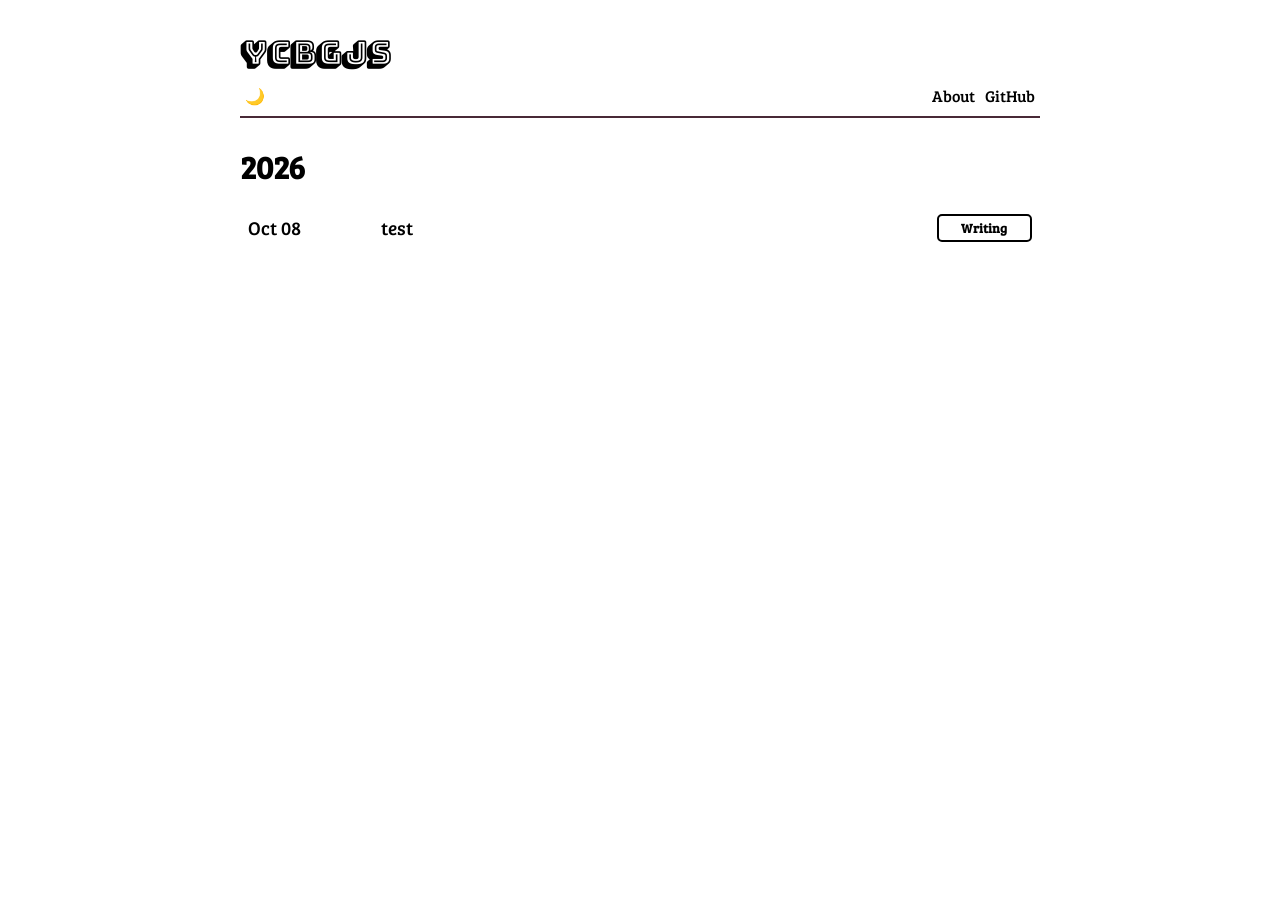
==== commit b208df4e: "Publish: test" ====
--- a/index.html
+++ b/index.html
@@ -37,7 +37,25 @@
     <div class="header-line"></div>
     <div id="posts-list">
       <!-- posts:start -->
-      <!-- posts:end -->
+          <section>
+            <h2 class="site-date-catalog">2026</h2>
+            <div class="row posts-line">
+              <div class="posts-date col-xs-3 col-sm-2">
+                <time datetime="2026-10-08">Oct 08</time>
+              </div>
+              <div class="posts-title col-xs-9 col-sm-10">
+                <div class="row">
+                  <div class="col-xs-11 col-sm-10">
+                    <a href="/posts/2026-10-08.html">test</a>
+                  </div>
+                  <div class="col-xs-1 col-sm-2 posts-categories">
+                    <div class="posts-category"><strong>Writing</strong></div>
+                  </div>
+                </div>
+              </div>
+            </div>
+          </section>
+<!-- posts:end -->
     </div>
     <div class="site-footer"></div>
   </article>
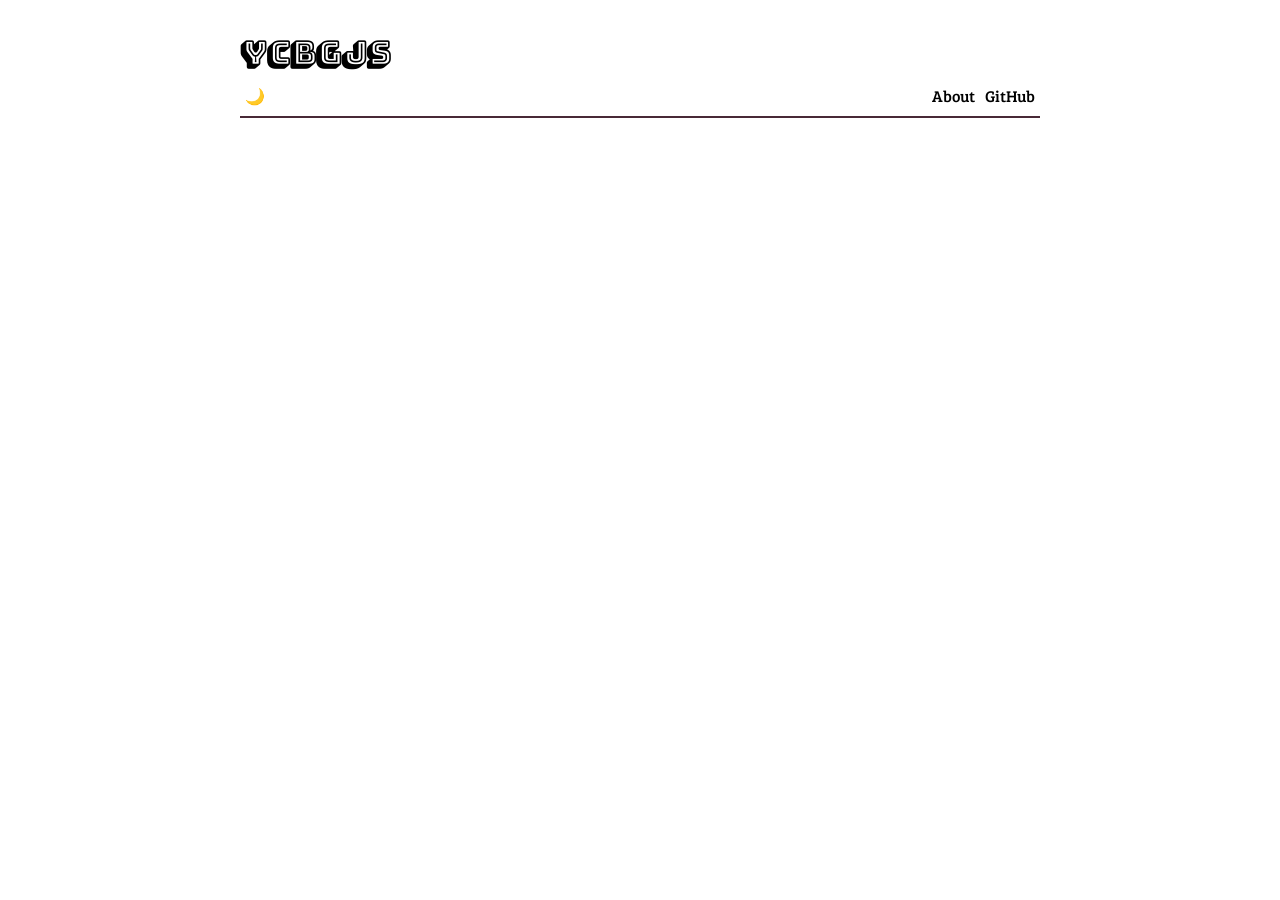
==== commit e5c6b1e3: "Delete: test" ====
--- a/index.html
+++ b/index.html
@@ -37,24 +37,7 @@
     <div class="header-line"></div>
     <div id="posts-list">
       <!-- posts:start -->
-          <section>
-            <h2 class="site-date-catalog">2026</h2>
-            <div class="row posts-line">
-              <div class="posts-date col-xs-3 col-sm-2">
-                <time datetime="2026-10-08">Oct 08</time>
-              </div>
-              <div class="posts-title col-xs-9 col-sm-10">
-                <div class="row">
-                  <div class="col-xs-11 col-sm-10">
-                    <a href="/posts/2026-10-08.html">test</a>
-                  </div>
-                  <div class="col-xs-1 col-sm-2 posts-categories">
-                    <div class="posts-category"><strong>Writing</strong></div>
-                  </div>
-                </div>
-              </div>
-            </div>
-          </section>
+
 <!-- posts:end -->
     </div>
     <div class="site-footer"></div>
--- a/css/style.css
+++ b/css/style.css
@@ -165,6 +165,10 @@
 }
 
 .posts-categories {
+  display: flex;
+  flex-wrap: wrap;
+  justify-content: center;
+  gap: 4px;
   margin: auto;
   font-size: 0.8rem;
   text-align: center;
@@ -199,9 +203,14 @@
   font-weight: 600;
 }
 
+.post-tag-list {
+  display: flex;
+  flex-wrap: wrap;
+  gap: 6px;
+}
+
 .post-tags {
   display: inline;
-  margin-right: 6px;
   padding: 2px 5px;
   border: var(--text-color) 2px solid;
   border-radius: 5px;
@@ -254,6 +263,19 @@
   border: 0;
   background-color: var(--code-bg);
   font-size: 100%;
+}
+
+.markdown-body pre.mermaid {
+  padding: 0;
+  overflow-x: auto;
+  background: transparent;
+}
+
+.markdown-body pre.mermaid svg {
+  display: block;
+  max-width: 100%;
+  height: auto;
+  margin: 0 auto;
 }
 
 .markdown-body img {
@@ -363,7 +385,7 @@
 .write-bar {
   display: grid;
   flex: none;
-  grid-template-columns: auto minmax(0, 1fr) 6.2rem 8.6rem minmax(5.5rem, 8rem) auto auto;
+  grid-template-columns: auto minmax(0, 1fr) 8.6rem minmax(5.5rem, 8rem) auto auto auto;
   align-items: center;
   gap: 8px;
   min-height: 35px;
@@ -392,33 +414,130 @@
 }
 
 .write-bar .field input,
-.write-bar .field select {
+.write-bar .field select,
+.write-meta .field input {
   width: 100%;
   min-width: 0;
   max-width: 100%;
 }
 
-.write-settings {
+.write-meta {
   display: grid;
   flex: none;
-  grid-template-columns: 1.2fr 0.8fr;
-  gap: 0.8rem 1.2rem;
-  padding: 0.75rem 0.9rem 0.9rem;
+  grid-template-columns: minmax(8rem, 0.8fr) minmax(0, 1.2fr);
+  gap: 8px;
+  min-width: 0;
+  padding: 8px;
+  border-bottom: 1px solid var(--border-color);
+  background: var(--toolbar-background-color);
+}
+
+.write-settings {
+  display: flex;
+  flex: none;
+  flex-direction: column;
+  gap: 8px;
+  width: 100%;
+  min-width: 0;
+  max-width: 100%;
+  box-sizing: border-box;
+  padding: 8px 12px 10px;
   background: var(--panel-background-color);
   border-bottom: 1px solid var(--border-color);
   color: var(--textarea-text-color);
 }
 
-.write-settings[hidden] {
+.settings-note {
+  margin: 0;
+  max-width: 70rem;
+  line-height: 1.5;
+  overflow-wrap: anywhere;
+}
+
+.settings-line {
+  display: flex;
+  flex-wrap: wrap;
+  align-items: flex-end;
+  gap: 8px;
+  min-width: 0;
+  max-width: 100%;
+}
+
+.settings-line .field {
+  flex: 1 1 16rem;
+  min-width: 0;
+  max-width: 100%;
+}
+
+.settings-line .editor-actions {
+  flex: 0 0 auto;
+  gap: 8px;
+}
+
+.settings-hints {
+  display: flex;
+  flex-wrap: wrap;
+  gap: 4px 18px;
+  min-width: 0;
+  max-width: 100%;
+}
+
+.settings-hints .hint {
+  margin: 0;
+  min-width: 0;
+  overflow-wrap: anywhere;
+}
+
+.write-settings[hidden],
+.write-posts[hidden] {
   display: none;
+}
+
+.write-posts {
+  display: block;
+  max-height: 16rem;
+  overflow: auto;
+}
+
+.post-admin {
+  margin: 0;
+  padding: 0;
+  list-style: none;
+}
+
+.post-admin li {
+  display: flex;
+  align-items: center;
+  justify-content: space-between;
+  gap: 12px;
+  min-height: 36px;
+}
+
+.post-admin li span {
+  min-width: 0;
+  overflow: hidden;
+  text-overflow: ellipsis;
+  white-space: nowrap;
+  font-size: 13px;
+}
+
+.write-page .danger {
+  color: #cf222e;
+}
+
+.write-page .danger:hover {
+  color: #fff;
+  background: #cf222e;
+  border-color: #cf222e;
 }
 
 .write-settings p,
 .write-page .hint,
 .write-page .status {
-  margin: 0 0 0.7rem;
+  margin: 0;
   color: var(--toolbar-icon-color);
   font-size: 13px;
+  line-height: 1.5;
 }
 
 .write-settings a,
@@ -717,11 +836,22 @@
   .write-page .action:hover {
     color: #1d2125;
   }
+
+  .write-page .danger:hover {
+    color: #fff;
+  }
 }
 
 @media (max-width: 720px) {
-  .write-settings {
-    grid-template-columns: 1fr;
+  .settings-line,
+  .settings-hints {
+    flex-direction: column;
+    align-items: stretch;
+  }
+
+  .settings-line .field,
+  .settings-line .editor-actions {
+    flex: 0 0 auto;
   }
 
   .write-bar {
@@ -732,5 +862,9 @@
   .write-title {
     grid-column: 1 / -1;
   }
-}
-
+
+  .write-meta {
+    grid-template-columns: 1fr;
+  }
+}
+
